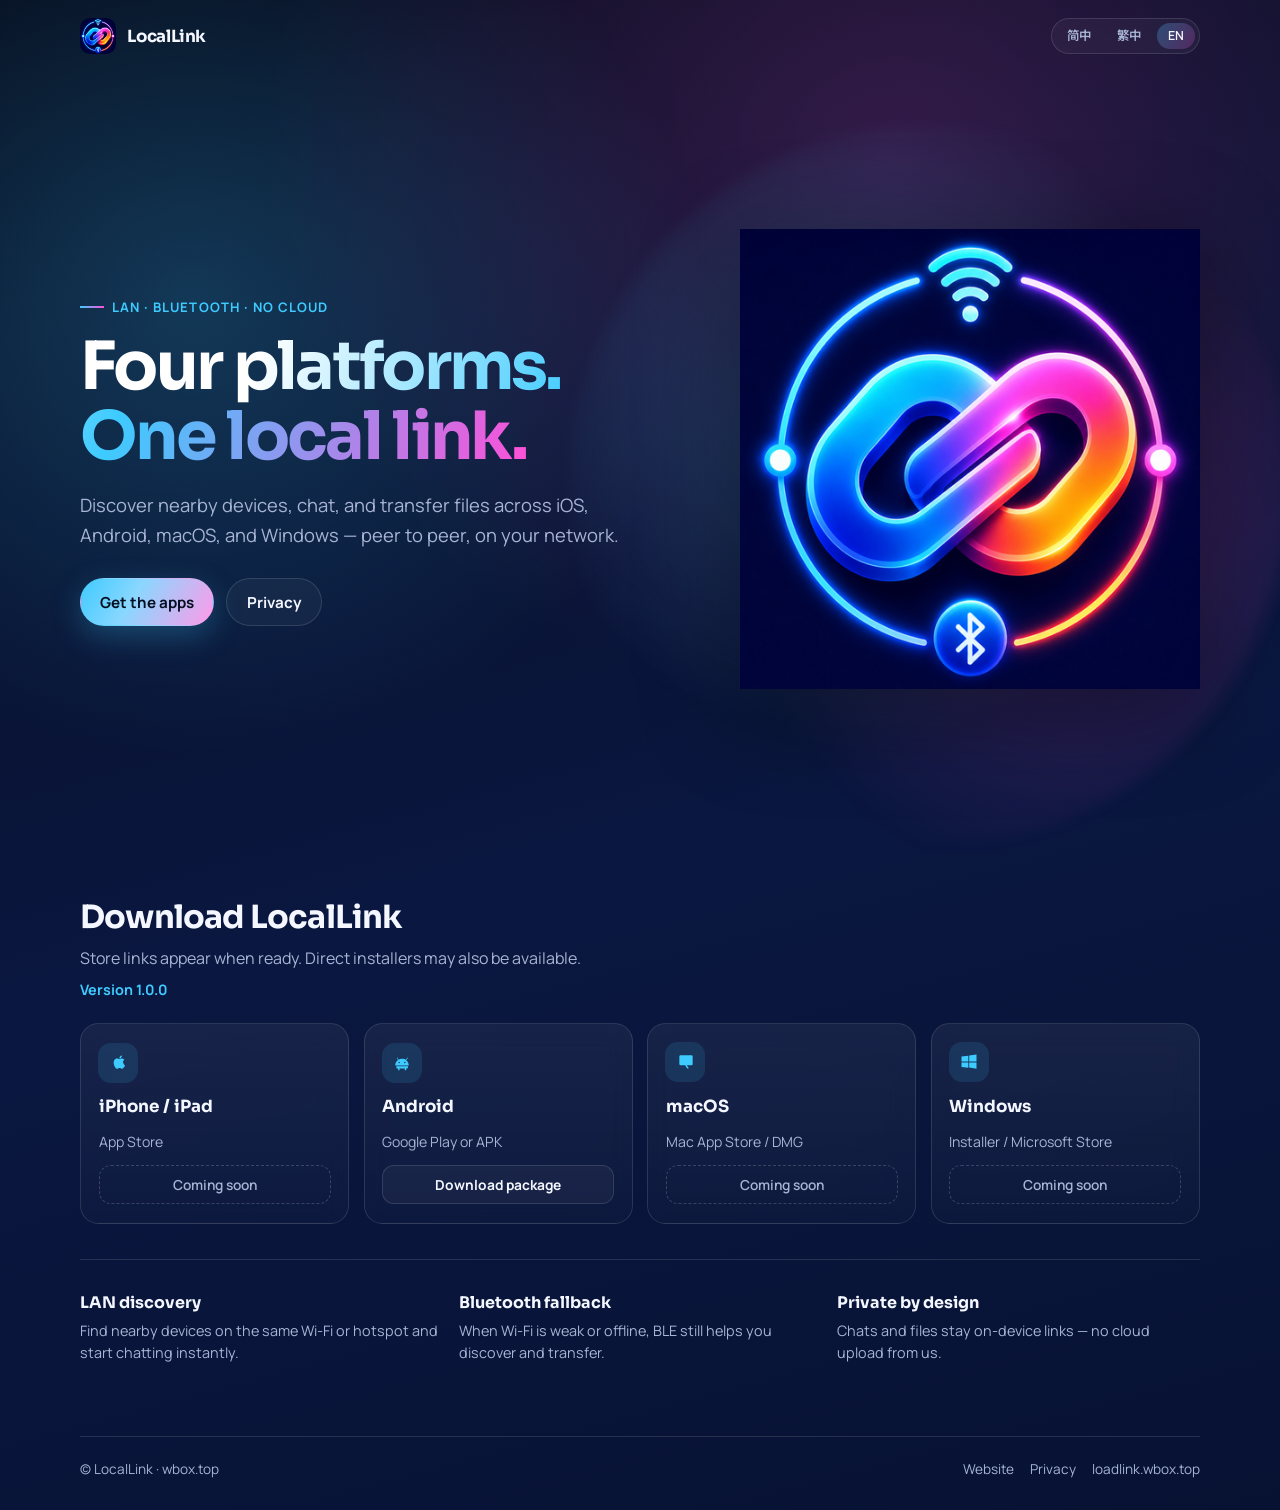
==== index.html @ c857679e "Add LocalLink multi-platform download site (zh-CN / zh-Hant / en)." ====
<!DOCTYPE html>
<html lang="zh-CN">
<head>
  <meta charset="UTF-8" />
  <meta name="viewport" content="width=device-width, initial-scale=1" />
  <meta name="description" content="LocalLink — local discovery, chat and file transfer across iOS, Android, macOS and Windows." />
  <title>LocalLink · 本地快连</title>
  <link rel="icon" href="./assets/logo.png" />
  <link rel="preconnect" href="https://fonts.googleapis.com" />
  <link rel="preconnect" href="https://fonts.gstatic.com" crossorigin />
  <link href="https://fonts.googleapis.com/css2?family=Manrope:wght@400;600;700&family=Noto+Sans+SC:wght@400;600;700&family=Noto+Sans+TC:wght@400;600;700&family=Sora:wght@600;700&display=swap" rel="stylesheet" />
  <link rel="stylesheet" href="./styles.css" />
</head>
<body>
  <div class="wrap">
    <header class="top">
      <a class="brand" href="./">
        <img src="./assets/logo.png" alt="" width="36" height="36" />
        <span>
          <span data-i18n="brand">LocalLink</span>
          <span data-i18n="brandSub" style="opacity:.7;font-weight:600;margin-left:.35rem"></span>
        </span>
      </a>
      <div class="lang" role="group" aria-label="Language">
        <button type="button" data-lang="zh-CN" aria-pressed="true">简中</button>
        <button type="button" data-lang="zh-Hant" aria-pressed="false">繁中</button>
        <button type="button" data-lang="en" aria-pressed="false">EN</button>
      </div>
    </header>

    <main>
      <section class="hero">
        <div class="hero-grid">
          <div>
            <div class="eyebrow" data-i18n="eyebrow">局域网 · 蓝牙 · 零上云</div>
            <h1><span data-i18n="heroTitle">四端互通，文件秒传</span></h1>
            <p class="lead" data-i18n="heroLead">
              在 iOS、Android、macOS、Windows 之间本地发现、聊天与传文件。数据留在你的设备，不经过我们的服务器。
            </p>
            <div class="cta-row">
              <a class="btn btn-primary" href="#download" data-i18n="ctaDownload">选择平台下载</a>
              <a class="btn btn-ghost" href="./privacy.html" data-i18n="ctaPrivacy">隐私政策</a>
            </div>
          </div>
          <div class="hero-visual" aria-hidden="true">
            <div class="orb"></div>
            <img class="logo" src="./assets/logo.png" alt="" />
          </div>
        </div>
      </section>

      <section class="section" id="download">
        <div class="section-head">
          <h2 data-i18n="platformsTitle">下载 LocalLink</h2>
          <p data-i18n="platformsLead">商店链接就绪后会自动显示；也可先使用安装包。</p>
          <p id="version" style="margin-top:.4rem;color:var(--cyan);font-weight:700;font-size:.9rem"></p>
        </div>
        <div class="platforms" id="platforms"></div>

        <div class="features">
          <article class="feature">
            <h3 data-i18n="feat1Title">局域网发现</h3>
            <p data-i18n="feat1Body">同一 Wi‑Fi / 热点下自动发现附近设备，一键开聊。</p>
          </article>
          <article class="feature">
            <h3 data-i18n="feat2Title">蓝牙补位</h3>
            <p data-i18n="feat2Body">无公网、弱 Wi‑Fi 时也能用 BLE 发现并传输。</p>
          </article>
          <article class="feature">
            <h3 data-i18n="feat3Title">隐私本地</h3>
            <p data-i18n="feat3Body">聊天与文件走设备间直连，不上云、不留档。</p>
          </article>
        </div>
      </section>
    </main>

    <footer class="footer">
      <div data-i18n="footerCopy">© LocalLink · wbox.top</div>
      <div style="display:flex;gap:1rem;flex-wrap:wrap">
        <a href="https://www.wbox.top" target="_blank" rel="noopener" data-i18n="footerOfficial">官网</a>
        <a href="./privacy.html" data-i18n="footerPrivacy">隐私政策</a>
        <a href="https://loadlink.wbox.top" target="_blank" rel="noopener">loadlink.wbox.top</a>
      </div>
    </footer>
  </div>
  <script src="./i18n.js"></script>
</body>
</html>
---- styles.css ----
:root {
  --bg0: #050b1c;
  --bg1: #0a1740;
  --ink: #f4f7ff;
  --muted: #a8b4d4;
  --cyan: #3ecbff;
  --magenta: #ff4fd8;
  --blue: #2f7bff;
  --green: #1ecf7a;
  --line: rgba(255, 255, 255, 0.12);
  --glass: rgba(12, 24, 56, 0.55);
  --font-display: "Sora", "Noto Sans SC", "Noto Sans TC", system-ui, sans-serif;
  --font-body: "Manrope", "Noto Sans SC", "Noto Sans TC", system-ui, sans-serif;
}

*,
*::before,
*::after {
  box-sizing: border-box;
}

html {
  scroll-behavior: smooth;
}

body {
  margin: 0;
  min-height: 100vh;
  color: var(--ink);
  font-family: var(--font-body);
  background:
    radial-gradient(ellipse 90% 70% at 70% 10%, rgba(255, 79, 216, 0.18), transparent 55%),
    radial-gradient(ellipse 80% 60% at 15% 20%, rgba(62, 203, 255, 0.22), transparent 50%),
    linear-gradient(165deg, var(--bg0), var(--bg1) 55%, #071233);
  overflow-x: hidden;
}

a {
  color: inherit;
  text-decoration: none;
}

img {
  max-width: 100%;
  display: block;
}

.wrap {
  width: min(1120px, calc(100% - 2rem));
  margin-inline: auto;
}

/* —— Top bar —— */
.top {
  position: relative;
  z-index: 5;
  display: flex;
  align-items: center;
  justify-content: space-between;
  padding: 1.1rem 0 0.4rem;
}

.brand {
  display: inline-flex;
  align-items: center;
  gap: 0.7rem;
  font-family: var(--font-display);
  font-weight: 700;
  letter-spacing: -0.02em;
  font-size: 1.05rem;
}

.brand img {
  width: 36px;
  height: 36px;
  border-radius: 10px;
}

.lang {
  display: inline-flex;
  gap: 0.25rem;
  padding: 0.25rem;
  border: 1px solid var(--line);
  border-radius: 999px;
  background: rgba(255, 255, 255, 0.04);
  backdrop-filter: blur(10px);
}

.lang button {
  appearance: none;
  border: 0;
  background: transparent;
  color: var(--muted);
  font: 600 0.78rem/1 var(--font-body);
  padding: 0.45rem 0.7rem;
  border-radius: 999px;
  cursor: pointer;
}

.lang button[aria-pressed="true"] {
  color: var(--ink);
  background: linear-gradient(120deg, rgba(62, 203, 255, 0.28), rgba(255, 79, 216, 0.22));
}

/* —— Hero —— */
.hero {
  position: relative;
  min-height: min(92vh, 820px);
  display: grid;
  align-items: center;
  padding: 1.5rem 0 3rem;
}

.hero::before {
  content: "";
  position: absolute;
  inset: 8% -8% auto auto;
  width: min(62vw, 720px);
  aspect-ratio: 1;
  border-radius: 50%;
  background:
    radial-gradient(circle at 40% 40%, rgba(62, 203, 255, 0.25), transparent 55%),
    radial-gradient(circle at 70% 60%, rgba(255, 79, 216, 0.2), transparent 50%);
  filter: blur(8px);
  pointer-events: none;
  animation: drift 14s ease-in-out infinite alternate;
}

@keyframes drift {
  from { transform: translate3d(0, 0, 0) scale(1); }
  to { transform: translate3d(-3%, 4%, 0) scale(1.06); }
}

.hero-grid {
  position: relative;
  z-index: 1;
  display: grid;
  grid-template-columns: 1.05fr 0.95fr;
  gap: 2.5rem;
  align-items: center;
}

.eyebrow {
  display: inline-flex;
  align-items: center;
  gap: 0.5rem;
  color: var(--cyan);
  font-size: 0.82rem;
  font-weight: 700;
  letter-spacing: 0.08em;
  text-transform: uppercase;
  margin-bottom: 1rem;
}

.eyebrow::before {
  content: "";
  width: 1.5rem;
  height: 2px;
  background: linear-gradient(90deg, var(--cyan), var(--magenta));
}

.hero h1 {
  margin: 0;
  font-family: var(--font-display);
  font-weight: 700;
  font-size: clamp(2.4rem, 5.2vw, 4.2rem);
  line-height: 1.05;
  letter-spacing: -0.04em;
}

.hero h1 span {
  background: linear-gradient(110deg, #fff 20%, var(--cyan) 55%, var(--magenta));
  -webkit-background-clip: text;
  background-clip: text;
  color: transparent;
}

.lead {
  margin: 1.1rem 0 0;
  max-width: 34rem;
  color: var(--muted);
  font-size: clamp(1rem, 1.5vw, 1.15rem);
  line-height: 1.65;
}

.cta-row {
  display: flex;
  flex-wrap: wrap;
  gap: 0.75rem;
  margin-top: 1.75rem;
}

.btn {
  display: inline-flex;
  align-items: center;
  justify-content: center;
  gap: 0.55rem;
  min-height: 3rem;
  padding: 0.75rem 1.2rem;
  border-radius: 999px;
  border: 1px solid transparent;
  font-weight: 700;
  font-size: 0.95rem;
  transition: transform 0.2s ease, box-shadow 0.2s ease, background 0.2s ease;
}

.btn:hover {
  transform: translateY(-2px);
}

.btn-primary {
  color: #041022;
  background: linear-gradient(120deg, var(--cyan), #8ad7ff 40%, #ff9ae8);
  box-shadow: 0 10px 30px rgba(62, 203, 255, 0.25);
}

.btn-ghost {
  color: var(--ink);
  border-color: var(--line);
  background: rgba(255, 255, 255, 0.04);
}

.hero-visual {
  position: relative;
  justify-self: end;
  width: min(100%, 460px);
}

.hero-visual .orb {
  position: absolute;
  inset: 12%;
  border-radius: 50%;
  background: radial-gradient(circle, rgba(62, 203, 255, 0.35), transparent 65%);
  filter: blur(18px);
  animation: pulse 4.5s ease-in-out infinite;
}

@keyframes pulse {
  0%, 100% { opacity: 0.55; transform: scale(0.96); }
  50% { opacity: 1; transform: scale(1.05); }
}

.hero-visual img.logo {
  position: relative;
  width: 100%;
  filter: drop-shadow(0 20px 50px rgba(0, 0, 0, 0.45));
  animation: floaty 6s ease-in-out infinite;
}

@keyframes floaty {
  0%, 100% { transform: translateY(0); }
  50% { transform: translateY(-10px); }
}

/* —— Platforms —— */
.section {
  padding: 1rem 0 4.5rem;
}

.section-head {
  margin-bottom: 1.4rem;
}

.section-head h2 {
  margin: 0;
  font-family: var(--font-display);
  font-size: clamp(1.5rem, 3vw, 2rem);
  letter-spacing: -0.03em;
}

.section-head p {
  margin: 0.55rem 0 0;
  color: var(--muted);
  max-width: 40rem;
  line-height: 1.6;
}

.platforms {
  display: grid;
  grid-template-columns: repeat(4, 1fr);
  gap: 0.9rem;
}

.platform {
  display: flex;
  flex-direction: column;
  gap: 0.85rem;
  padding: 1.15rem 1.1rem 1.2rem;
  border: 1px solid var(--line);
  border-radius: 1.15rem;
  background: linear-gradient(180deg, rgba(255, 255, 255, 0.06), rgba(255, 255, 255, 0.02));
  backdrop-filter: blur(12px);
  min-height: 100%;
  transition: border-color 0.2s ease, transform 0.2s ease;
}

.platform:hover {
  border-color: rgba(62, 203, 255, 0.45);
  transform: translateY(-3px);
}

.platform-icon {
  width: 2.5rem;
  height: 2.5rem;
  display: grid;
  place-items: center;
  border-radius: 0.8rem;
  background: rgba(62, 203, 255, 0.12);
  color: var(--cyan);
}

.platform h3 {
  margin: 0;
  font-size: 1.05rem;
  font-family: var(--font-display);
}

.platform .desc {
  margin: 0;
  color: var(--muted);
  font-size: 0.88rem;
  line-height: 1.5;
  flex: 1;
}

.platform .actions {
  display: flex;
  flex-direction: column;
  gap: 0.45rem;
}

.platform .actions a,
.platform .actions span.soon {
  display: inline-flex;
  align-items: center;
  justify-content: center;
  min-height: 2.4rem;
  border-radius: 0.75rem;
  font-size: 0.86rem;
  font-weight: 700;
}

.platform .actions a.store {
  background: linear-gradient(120deg, rgba(62, 203, 255, 0.9), rgba(47, 123, 255, 0.95));
  color: #041022;
}

.platform .actions a.direct {
  border: 1px solid var(--line);
  background: rgba(255, 255, 255, 0.04);
}

.platform .actions span.soon {
  border: 1px dashed rgba(255, 255, 255, 0.18);
  color: var(--muted);
  font-weight: 600;
}

/* —— Features strip —— */
.features {
  display: grid;
  grid-template-columns: repeat(3, 1fr);
  gap: 1rem;
  margin-top: 2.2rem;
  padding-top: 2rem;
  border-top: 1px solid var(--line);
}

.feature h3 {
  margin: 0 0 0.4rem;
  font-size: 1rem;
  font-family: var(--font-display);
}

.feature p {
  margin: 0;
  color: var(--muted);
  font-size: 0.9rem;
  line-height: 1.55;
}

/* —— Footer —— */
.footer {
  border-top: 1px solid var(--line);
  padding: 1.4rem 0 2rem;
  color: var(--muted);
  font-size: 0.85rem;
  display: flex;
  flex-wrap: wrap;
  gap: 0.75rem 1.25rem;
  justify-content: space-between;
  align-items: center;
}

.footer a:hover {
  color: var(--cyan);
}

@media (max-width: 960px) {
  .hero-grid {
    grid-template-columns: 1fr;
    gap: 1.5rem;
  }

  .hero-visual {
    justify-self: center;
    width: min(72%, 320px);
    order: -1;
  }

  .platforms {
    grid-template-columns: repeat(2, 1fr);
  }

  .features {
    grid-template-columns: 1fr;
  }
}

@media (max-width: 560px) {
  .platforms {
    grid-template-columns: 1fr;
  }

  .hero {
    min-height: auto;
    padding-top: 0.5rem;
  }
}

@media (prefers-reduced-motion: reduce) {
  *,
  *::before,
  *::after {
    animation: none !important;
    transition: none !important;
  }
}
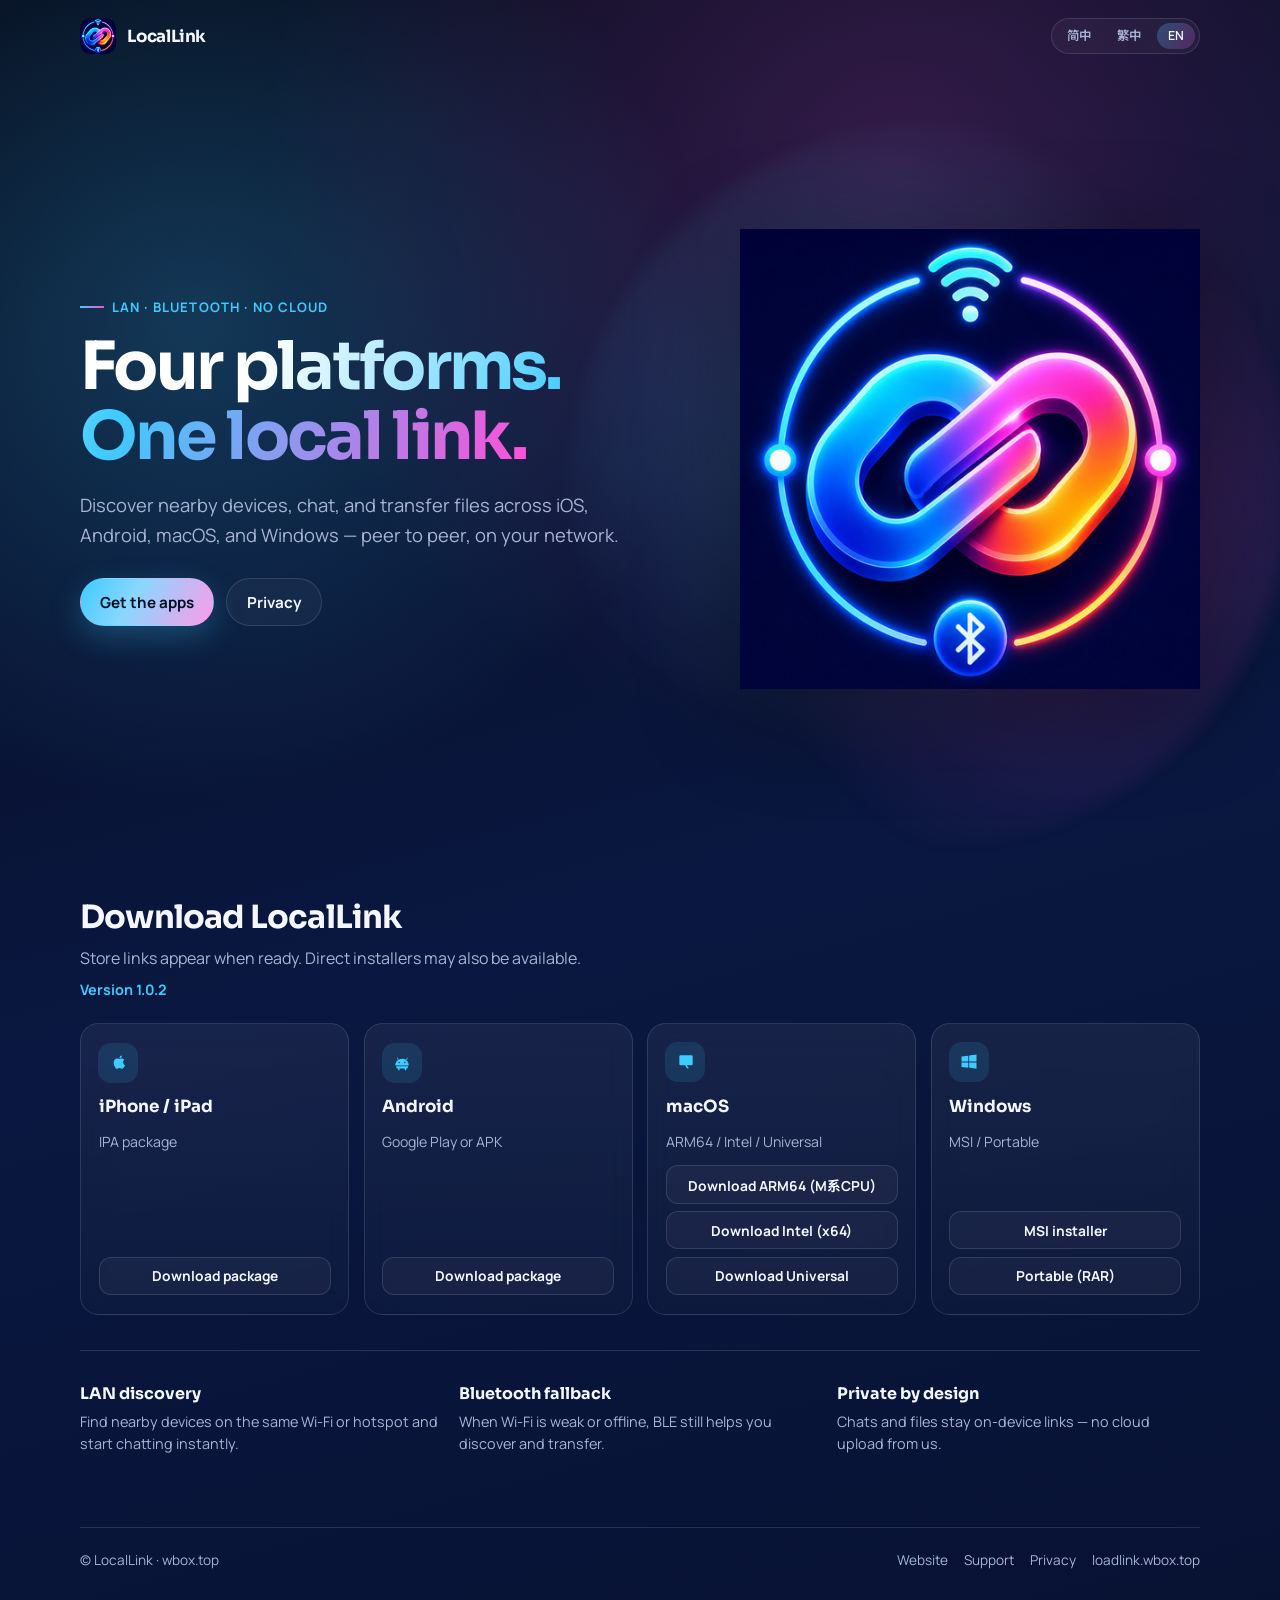
==== commit 357f3c95: "Add support page and update privacy for App Store review. Co-authored-by: Cursor <cursoragent@cursor" ====
--- a/index.html
+++ b/index.html
@@ -78,6 +78,7 @@
       <div data-i18n="footerCopy">© LocalLink · wbox.top</div>
       <div style="display:flex;gap:1rem;flex-wrap:wrap">
         <a href="https://www.wbox.top" target="_blank" rel="noopener" data-i18n="footerOfficial">官网</a>
+        <a href="./support.html" data-i18n="footerSupport">支持</a>
         <a href="./privacy.html" data-i18n="footerPrivacy">隐私政策</a>
         <a href="https://loadlink.wbox.top" target="_blank" rel="noopener">loadlink.wbox.top</a>
       </div>
